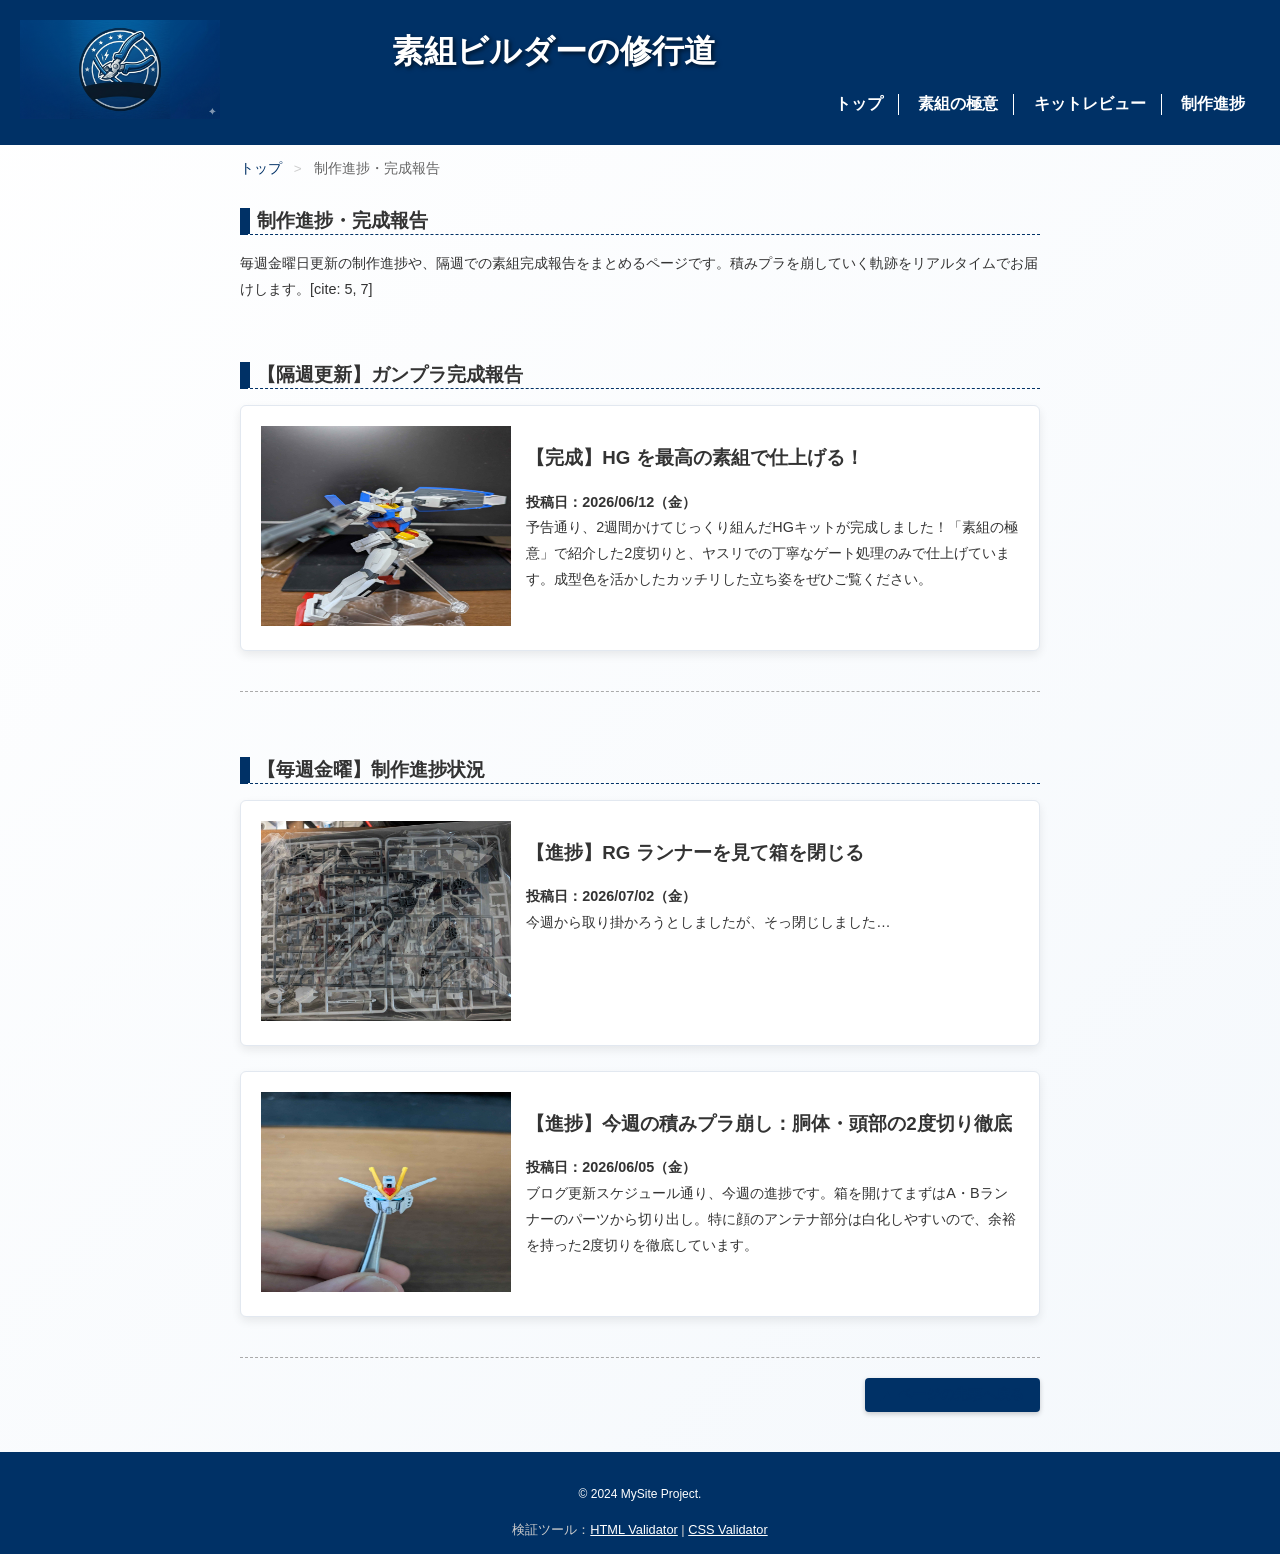
==== contents3.html @ f1f1fffc "Add files via upload" ====
<!DOCTYPE html>
<html lang="ja">
<head>
    <meta charset="UTF-8">
    <meta name="viewport" content="width=device-width, initial-scale=1.0">
    <title>制作進捗・完成報告 - 素組ビルダーの修行道</title>
    <link rel="stylesheet" href="css/mystyle.css">
</head>
<body>

    <header class="site-header">
        <div class="logo-container">
            <img src="image/logo.png" alt="素組ビルダーの修行道 ロゴ" width="400" height="200" class="logo-img">
        </div>
        <h1 class="shadow-text">素組ビルダーの修行道</h1>
        
        <nav class="global-nav">
            <ul>
                <li><a href="index.html">トップ</a></li>
                <li><a href="contents1.html">素組の極意</a></li>
                <li><a href="contents2.html">キットレビュー</a></li>
                <li><a href="contents3.html">制作進捗</a></li>
            </ul>
        </nav>
        <div class="clear-fix"></div>
    </header>

    <div class="breadcrumb-container">
        <ol class="breadcrumb">
            <li><a href="index.html">トップ</a></li>
            <li>制作進捗・完成報告</li>
        </ol>
    </div>

    <main id="top">
        <article class="page-links">
            <h2>制作進捗・完成報告</h2>
            <p>毎週金曜日更新の制作進捗や、隔週での素組完成報告をまとめるページです。積みプラを崩していく軌跡をリアルタイムでお届けします。[cite: 5, 7]</p>

            <section class="content-section">
                <h2>【隔週更新】ガンプラ完成報告</h2>
                
                <div class="step-box">
                    <div class="step-image">
                        <img src="image/finished.jpg" alt="完成したガンプラ" width="250" height="200" class="main-img">
                    </div>
                    <div class="step-desc">
                        <h3>【完成】HG を最高の素組で仕上げる！</h3>
                        <p><strong>投稿日：<time datetime="2026-06-12">2026/06/12（金）</time></strong><br>
                        予告通り、2週間かけてじっくり組んだHGキットが完成しました！「素組の極意」で紹介した2度切りと、ヤスリでの丁寧なゲート処理のみで仕上げています。成型色を活かしたカッチリした立ち姿をぜひご覧ください。</p>
                    </div>
                    <div class="clear-fix"></div>
                </div>
            </section>

            <section class="content-section">
                <h2>【毎週金曜】制作進捗状況</h2>
                
                <div class="step-box">
                    <div class="step-image">
                        <img src="image/making1.jpg" alt="RGフレームの組み立て" width="250" height="200" class="main-img">
                    </div>
                    <div class="step-desc">
                        <h3>【進捗】RG ランナーを見て箱を閉じる</h3>
                        <p><strong>投稿日：<time datetime="2026-06-19">2026/07/02（金）</time></strong><br>
                        今週から取り掛かろうとしましたが、そっ閉じしました…</p>
                    </div>
                    <div class="clear-fix"></div>
                </div>

                <div class="step-box">
                    <div class="step-image">
                        <img src="image/making2.jpg" alt="頭部の切り出し" width="250" height="200" class="main-img">
                    </div>
                    <div class="step-desc">
                        <h3>【進捗】今週の積みプラ崩し：胴体・頭部の2度切り徹底</h3>
                        <p><strong>投稿日：<time datetime="2026-06-05">2026/06/05（金）</time></strong><br>
                        ブログ更新スケジュール通り、今週の進捗です。箱を開けてまずはA・Bランナーのパーツから切り出し。特に顔のアンテナ部分は白化しやすいので、余裕を持った2度切りを徹底しています。</p>
                    </div>
                    <div class="clear-fix"></div>
                </div>
            </section>

            <div class="back-to-top-container">
                <a href="#top" class="btn-scroll-top">▲ ページの先頭へ戻る</a>
            </div>
        </article>
    </main>

    <footer>
        <p><small>&copy; 2024&nbsp;MySite&nbsp;Project.</small></p>
        <div class="validator-links">
            検証ツール：<a href="https://validator.w3.org/" target="_blank" rel="noopener">HTML Validator</a> | 
            <a href="https://jigsaw.w3.org/css-validator/" target="_blank" rel="noopener">CSS Validator</a>
        </div>
    </footer>

</body>
</html>
---- css/mystyle.css ----
@charset "UTF-8";

body {
    background-color: #f4f8fc; 
    background: linear-gradient(135deg, #ffffff 0%, #f4f8fc 100%);
    color: #333333;
    font-family: "メイリオ", "Hiragino Sans", sans-serif;
    margin: 0;
    padding: 0; 
}

p {
    font-size: 90%;
    line-height: 1.8;
}

h1 {
    font-size: 180%;
}

h2 {
    font-size: 120%;
    border-bottom: 1px dashed #003166;
    border-left: 10px solid #003166;
    padding-left: 7px;
    margin-top: 30px;
}

/* ① ヘッダー内のレイアウト（floatとclear） */
.site-header {
    position: relative;
    padding: 20px;
    background-color: #003166;
    color: #ffffff;
}

.logo-container {
    float: left;        
    width: 30%;         
    text-align: left;
}

.logo-img {
    max-width: 100%;    
    width: 200px;       
    height: auto;       
}

.shadow-text {
    float: left;        
    width: 70%;         
    font-size: 2rem;
    color: #ffffff;
    text-shadow: 2px 2px 4px rgba(0, 0, 0, 0.6);
    text-align: left;
    margin: 0;
    padding-top: 10px;
}

.global-nav {
    float: right;       
    width: 70%;         
    margin-top: 20px;
}

.global-nav ul {
    font-weight: bold;  
    text-align: right;
    margin: 0;
    padding: 0;
    list-style: none;
}

.global-nav li {
    display: inline-block; 
    padding-left: 15px;
    padding-right: 15px;
    border-right: 1px solid #ffffff;
}

.global-nav li:last-child {
    border-right: none; 
}

/* ④ 各種リンクの擬似クラスと text-decoration の設定 */
.global-nav a:link {
    color: #ffffff;
    text-decoration: none; /* 下線なし */
    font-weight: bold;  
}
.global-nav a:visited {
    color: #dddddd; /* 訪問後はやや薄いグレー */
}
.global-nav a:hover {
    color: #ffcc00; /* ホバー時は黄色 */
    text-decoration: underline; /* ホバー時のみ下線 */
}
.global-nav a:active {
    color: #ff3300; /* クリックした瞬間は赤 */
}

/* 一般的なページ内リンク（目次など）の設定 */
.page-links a:link {
    color: #003166;
    text-decoration: underline;
}
.page-links a:visited {
    color: #551a8b;
}
.page-links a:hover {
    color: #004a99;
    text-decoration: none; /* ホバー時に下線を消す効果 */
}
.page-links a:active {
    color: #ff0000;
}

.validator-links a {
    color: #ffffff !important;
    text-decoration: underline;
}
.validator-links a:hover {
    color: #ffcc00 !important;
}

.clear-fix {
    clear: both;        
}

/* メインレイアウト */
article {
    position: relative;
    max-width: 800px;   
    width: 100%;        
    margin: 0 auto;
    padding: 0 20px;
}

/* ② 目次セクションのスタイル */
.index-box {
    background-color: #f0f4f8;
    border: 1px solid #cbd5e1;
    border-radius: 6px;
    padding: 15px 20px;
    margin: 20px 0;
}
.index-box ul {
    padding-left: 20px;
}

.content-section {
    border-bottom: 1px dashed #aaa;
    padding: 15px 0;
    margin-bottom: 20px;
}

li {
    margin-bottom: 10px;
}


.breadcrumb-container {
    max-width: 800px;
    margin: 15px auto 0 auto;
    padding: 0 20px;
}
.breadcrumb {
    list-style: none;
    padding: 0;
    margin: 0;
    font-size: 85%;
    color: #666666;
}
.breadcrumb li {
    display: inline; 
}
.breadcrumb li+li:before {
    content: " > ";
    padding: 0 8px;
    color: #cccccc;
}
.breadcrumb a:link {
    color: #003166;
    text-decoration: none;
}
.breadcrumb a:visited {
    color: #003166;
}
.breadcrumb a:hover {
    text-decoration: underline;
}


.step-box {
    background-color: #ffffff;
    box-shadow: 0 4px 10px rgba(0, 0, 0, 0.08);
    border: 1px solid #e2e8f0;
    border-radius: 6px;
    padding: 20px;
    margin-bottom: 25px;
}
.step-image {
    float: left;  
    width: 30%;
}
.step-desc {
    float: right; 
    width: 65%;
}

.image-placeholder {
    background: #e0e0e0; 
    width: 100%; 
    height: 120px; 
    line-height: 120px; 
    text-align: center; 
    font-weight: bold; 
    color: #666; 
    border-radius: 4px;
}

/* その他パーツ */
.info-card {
    box-shadow: 0 4px 10px rgba(0, 0, 0, 0.08);
    border: 1px solid #e2e8f0;
    border-radius: 6px;
    padding: 20px;
    margin-bottom: 25px;
}

ul.custom-list {
    list-style-image: url('../image/bullet.png'); 
    padding-left: 25px;
}

.back-to-top-container {
    text-align: right;
    margin-top: 20px;
    margin-bottom: 20px;
}

.btn-scroll-top {
    display: inline-block;
    background-color: #003166;
    color: #ffffff;
    padding: 8px 16px;
    font-size: 85%;
    font-weight: bold;
    text-decoration: none;
    border-radius: 4px;
    box-shadow: 0 2px 5px rgba(0,0,0,0.2);
}
.btn-scroll-top:hover {
    background-color: #004a99;
}

footer {
    text-align: center;
    background-color: #003166;
    color: #ffffff;
    padding-top: 15px;
    padding-bottom: 15px;
    margin-top: 40px;
    clear: both;        
}

.validator-links {
    margin-top: 10px;
    font-size: 80%;
    color: #cccccc;
}


@media print {
    body {
        background: #ffffff;
        color: #000000;
        font-size: 12pt;
    }
    .site-header, footer, .global-nav, .breadcrumb-container, .back-to-top-container, .index-box {
        display: none !important; /* ナビゲーションやボタン、バリデータ等は印刷しない */
    }
    article {
        max-width: 100%;
        padding: 0;
        margin: 0;
    }
    h2 {
        border-left: 5px solid #000000;
        border-bottom: 1px solid #000000;
    }
}


@media screen and (max-width: 959px) {
    .logo-container,
    .shadow-text,
    .global-nav {
        float: none;    
        width: 100%;    
        text-align: center;
    }

    .shadow-text {
        font-size: 1.5rem;
        padding-top: 5px;
        margin-bottom: 15px;
    }

    .global-nav {
        margin-top: 10px;
    }

    .global-nav ul {
        text-align: center; 
    }

    .global-nav li {
        display: block; 
        border-right: none;
        border-bottom: 1px dashed rgba(255, 255, 255, 0.3);
        padding: 10px 0;
    }

    .global-nav li:last-child {
        border-bottom: none;
    }
    
    .step-image, .step-desc {
        float: none;
        width: 100%;
    }
}
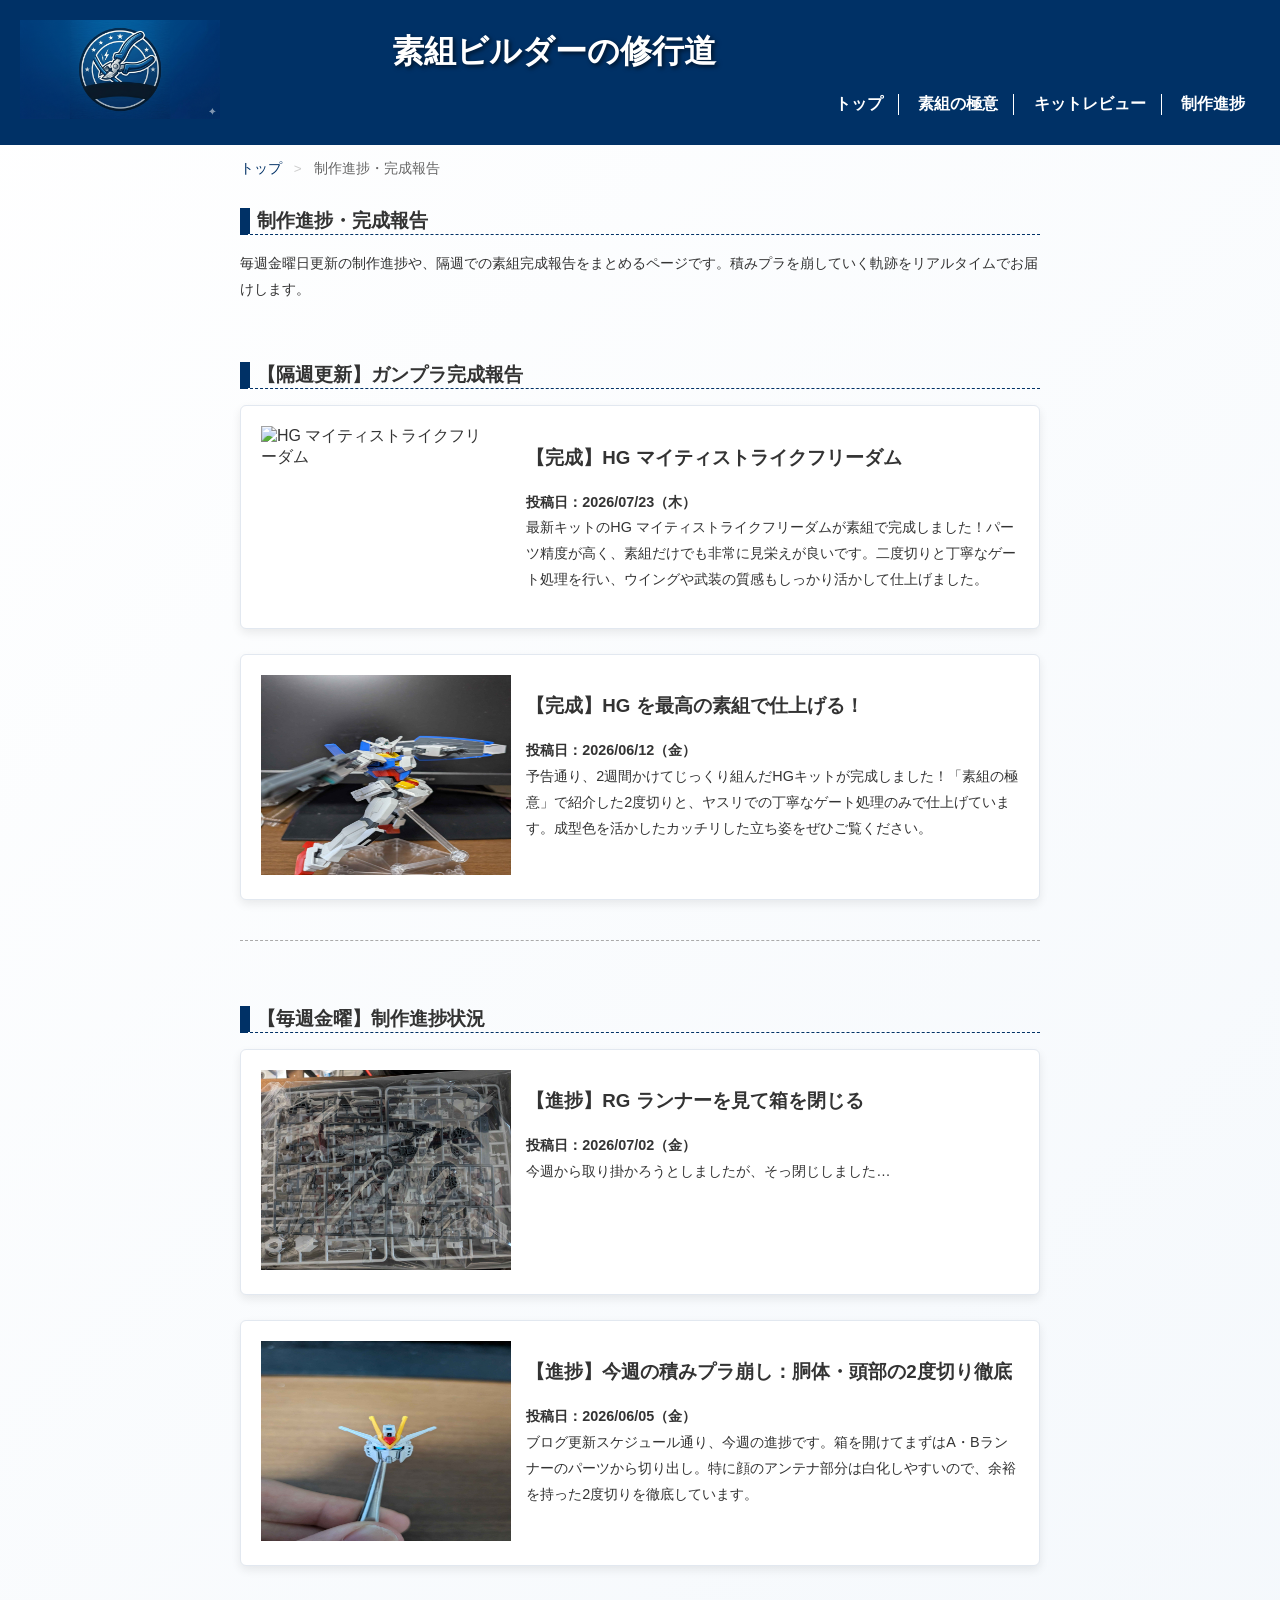
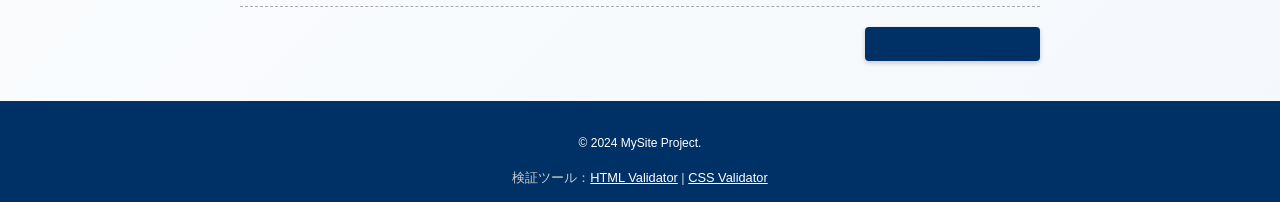
==== commit 7f0df0e6: "Add files via upload" ====
--- a/contents3.html
+++ b/contents3.html
@@ -35,11 +35,24 @@
     <main id="top">
         <article class="page-links">
             <h2>制作進捗・完成報告</h2>
-            <p>毎週金曜日更新の制作進捗や、隔週での素組完成報告をまとめるページです。積みプラを崩していく軌跡をリアルタイムでお届けします。[cite: 5, 7]</p>
+            <p>毎週金曜日更新の制作進捗や、隔週での素組完成報告をまとめるページです。積みプラを崩していく軌跡をリアルタイムでお届けします。</p>
 
             <section class="content-section">
                 <h2>【隔週更新】ガンプラ完成報告</h2>
                 
+                <!-- 新しく追加した完成報告（投稿日を本日に更新） -->
+                <div class="step-box">
+                    <div class="step-image">
+                        <img src="image/finished_mighty_freedom.jpg" alt="HG マイティストライクフリーダム" width="250" height="200" class="main-img">
+                    </div>
+                    <div class="step-desc">
+                        <h3>【完成】HG マイティストライクフリーダム</h3>
+                        <p><strong>投稿日：<time datetime="2026-07-23">2026/07/23（木）</time></strong><br>
+                        最新キットのHG マイティストライクフリーダムが素組で完成しました！パーツ精度が高く、素組だけでも非常に見栄えが良いです。二度切りと丁寧なゲート処理を行い、ウイングや武装の質感もしっかり活かして仕上げました。</p>
+                    </div>
+                    <div class="clear-fix"></div>
+                </div>
+
                 <div class="step-box">
                     <div class="step-image">
                         <img src="image/finished.jpg" alt="完成したガンプラ" width="250" height="200" class="main-img">
